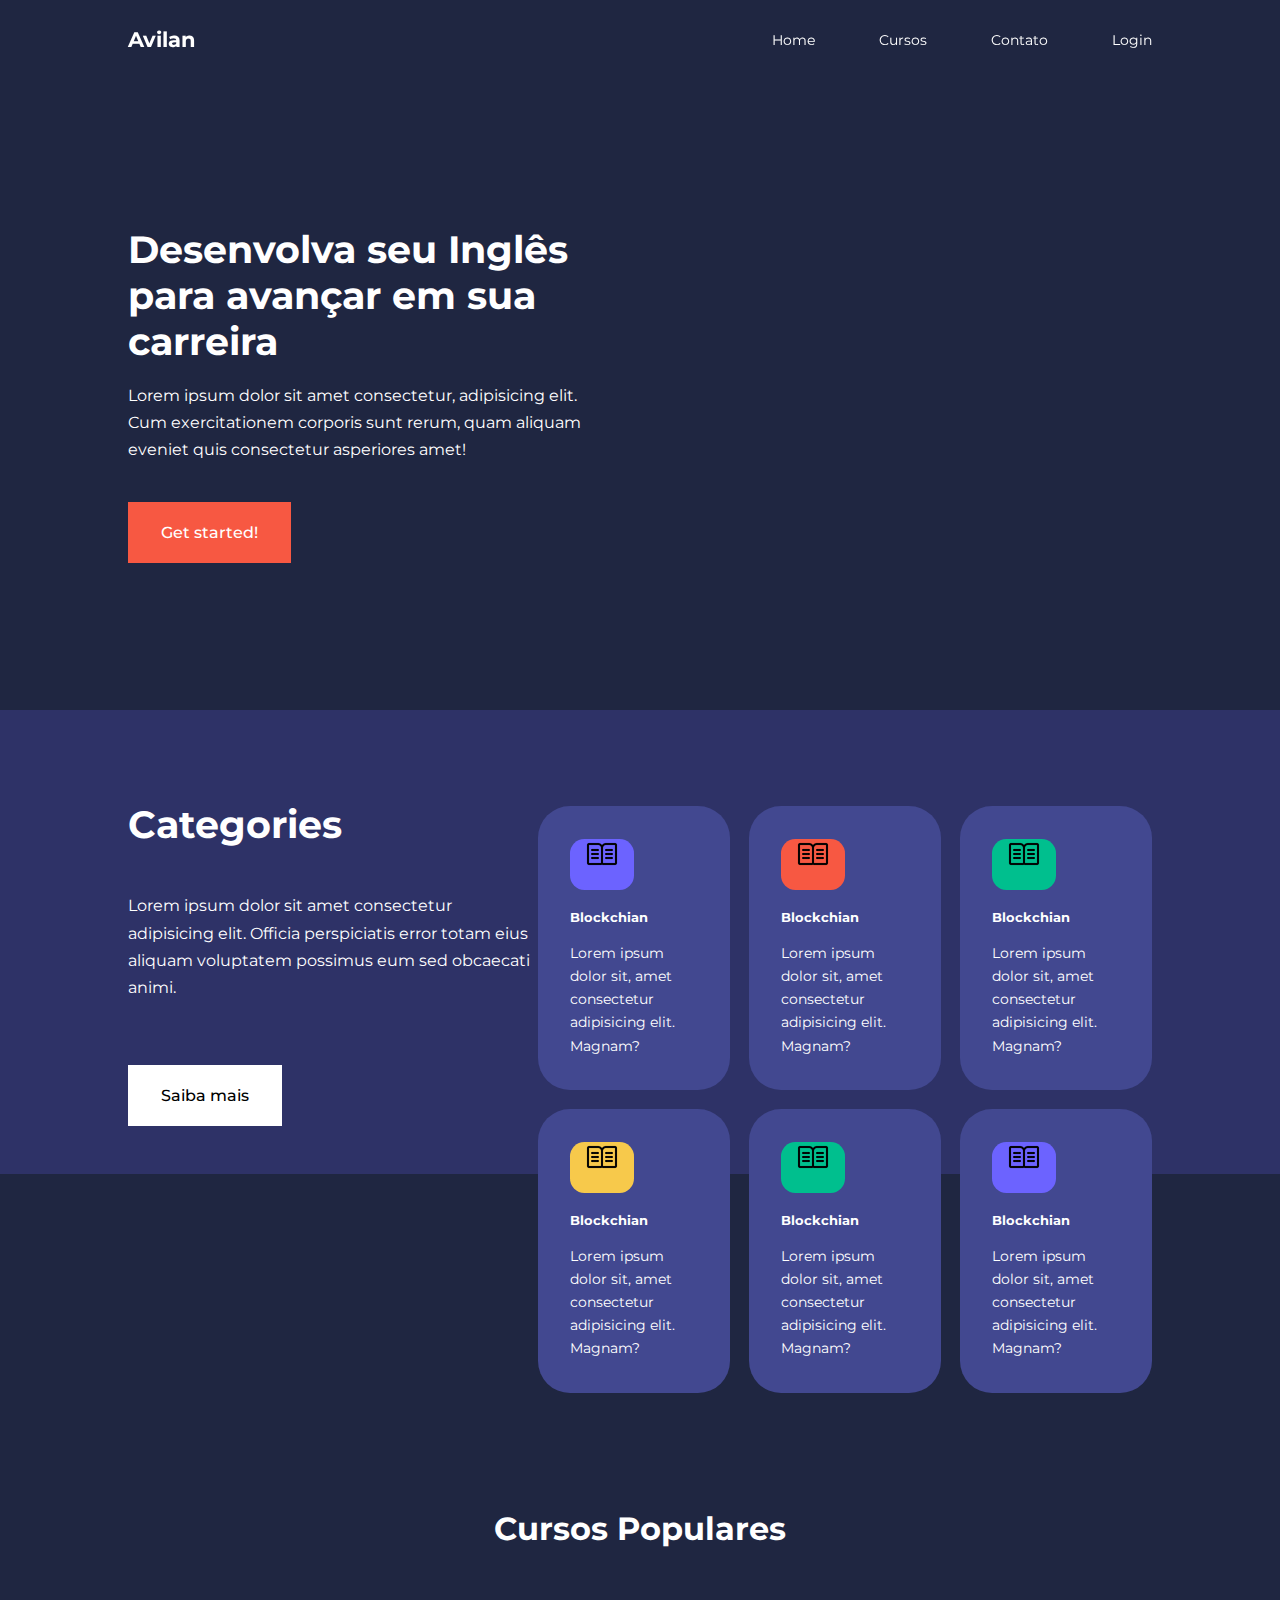
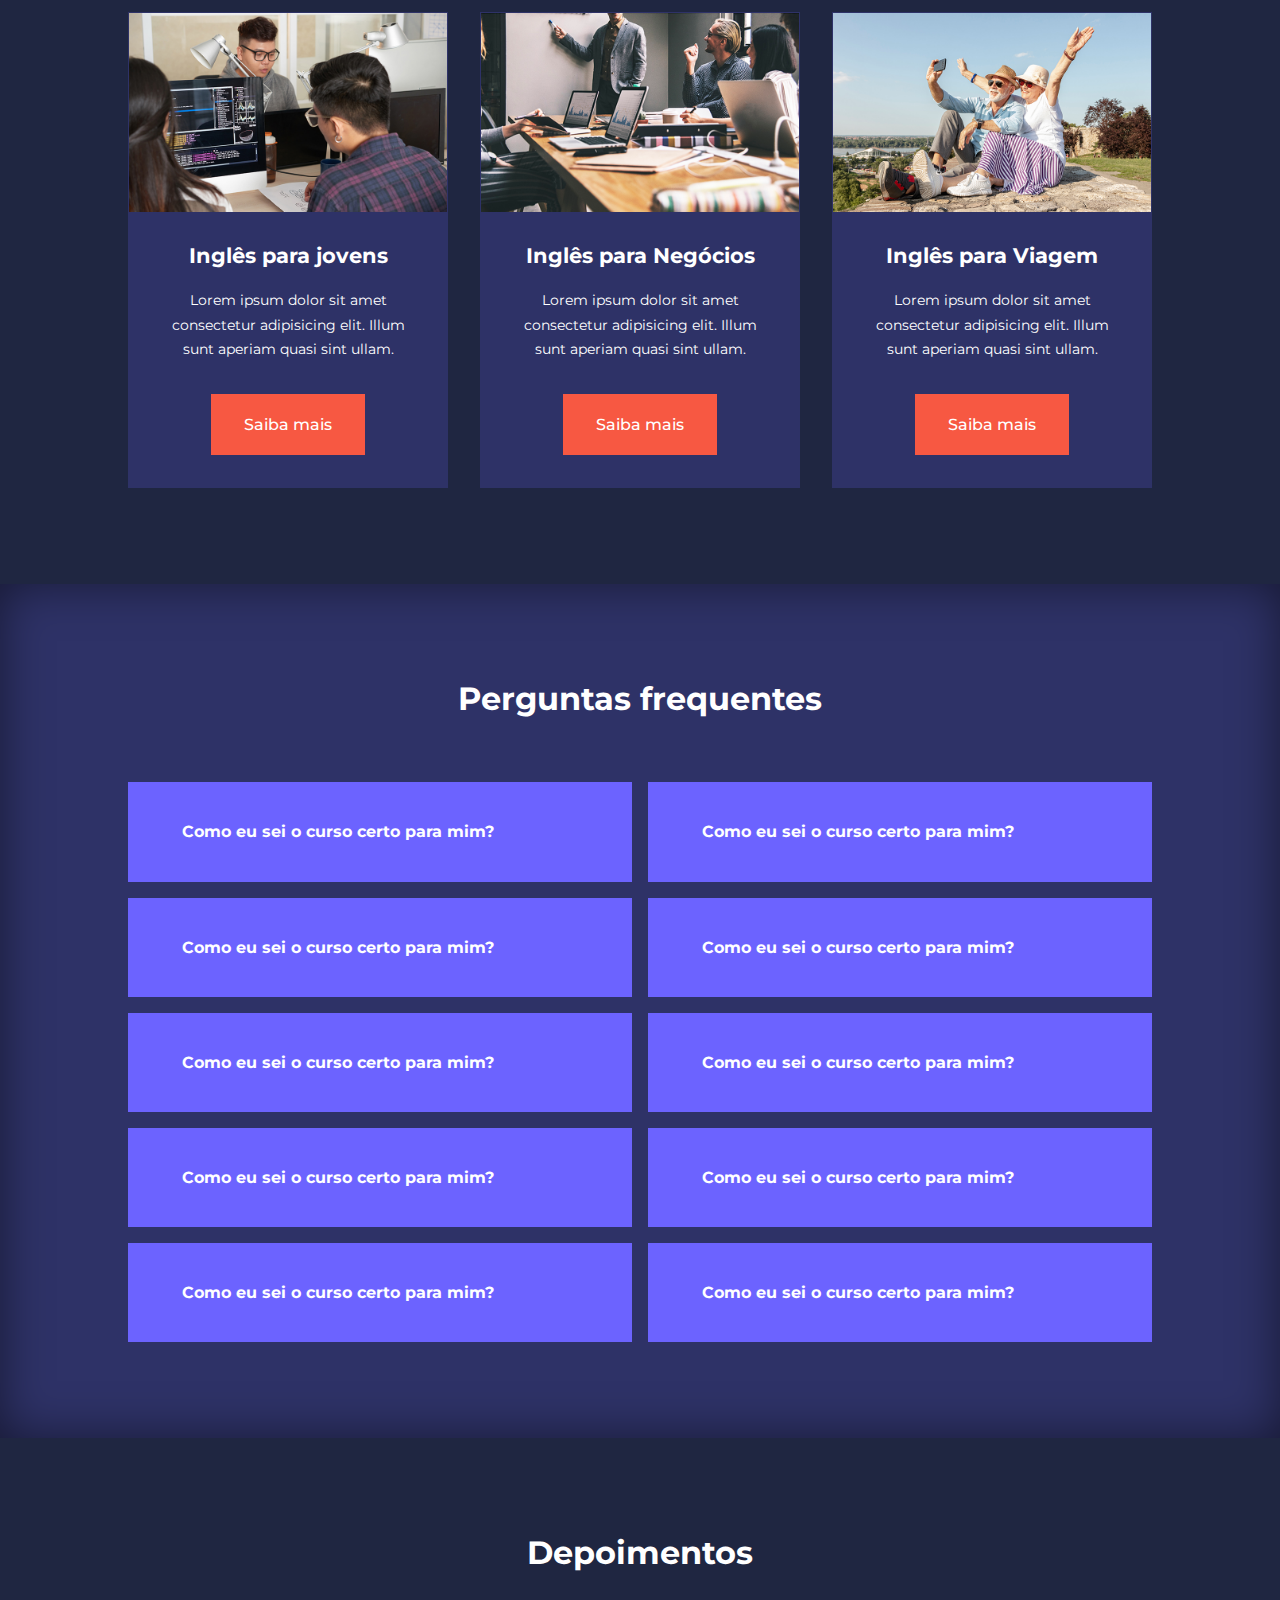
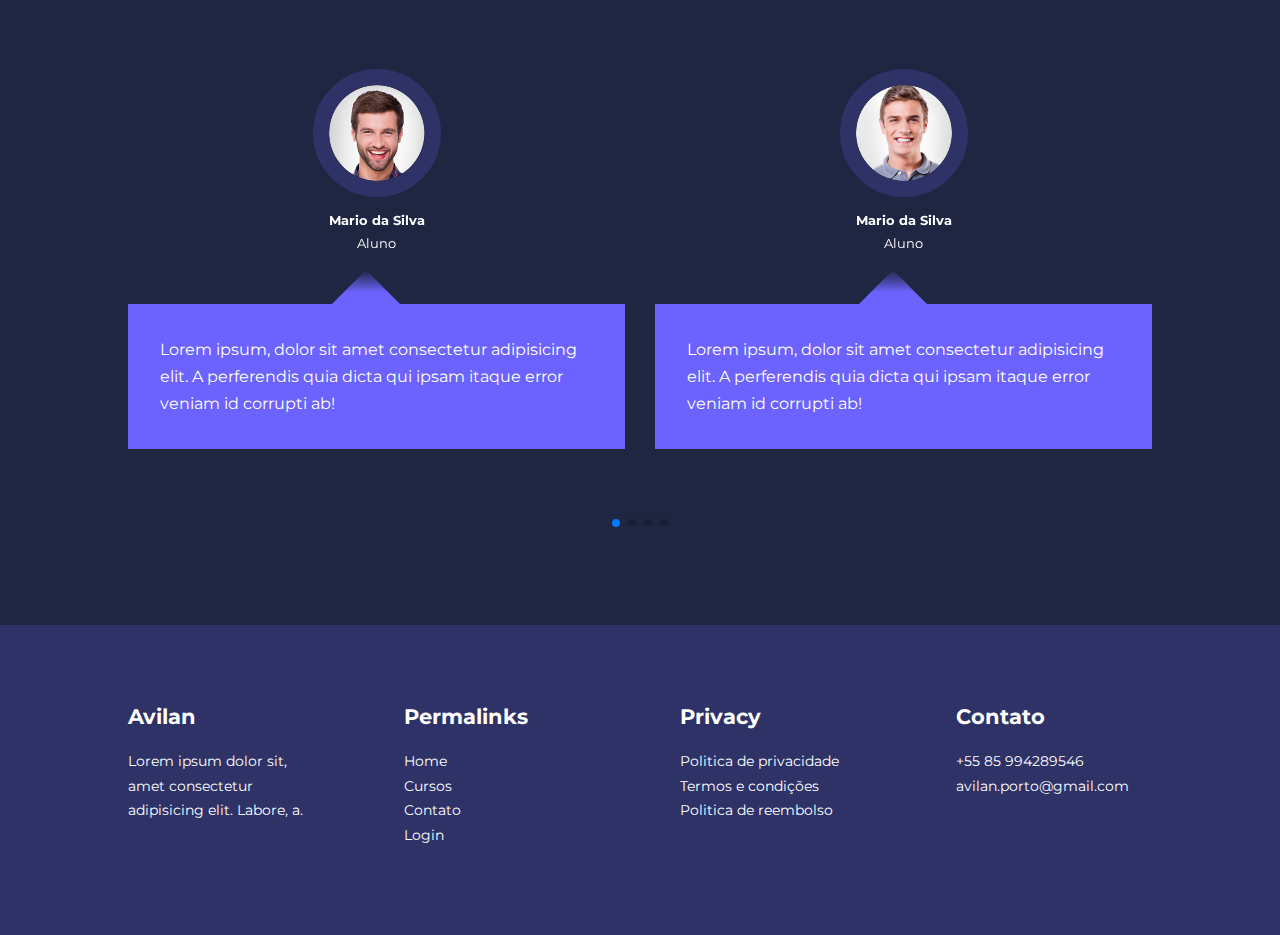
==== index.html @ aa5756fb "Add files via upload" ====
<!DOCTYPE html>
<html lang="pt">
<head>
    <meta charset="UTF-8">
    <meta http-equiv="X-UA-Compatible" content="IE=edge">
    <meta name="viewport" content="width=device-width, initial-scale=1.0">
    <title>Plataform</title>
    <link rel="stylesheet" href="assets/homestyle.css">

    <link rel="preconnect" href="https://fonts.googleapis.com">
    <link rel="preconnect" href="https://fonts.gstatic.com" crossorigin>
    <link href="https://fonts.googleapis.com/css2?family=Montserrat:wght@300;400;500;600;700;800;900&display=swap" rel="stylesheet">
    <!--unicons-->
    <link rel="stylesheet" href="https://unicons.iconscout.com/release/v2.1.6/css/unicons.css">
    <!--swiperjs-->
    <link rel="stylesheet" href="https://cdn.jsdelivr.net/npm/swiper@8/swiper-bundle.min.css"/>

</head>
<body>
    <nav>
        <div class="container nav--container">
            <a href="index.html"><h4>Avilan</h4></a>
            <ul class="nav-menu">
                <li><a href="index.html">Home</a></li>
                    <li><a href="courses.html">Cursos</a></li>
                    <li><a href="contact.html">Contato</a></li>
                    <li><a href="login.html">Login</a></li>
            </ul>
            <button id="open-menu-btn"><i class="uil uil-bars"></i></button>
            <button id="close-menu-btn"><i class="uil uil-multiply"></i></button>
        </div>
    </nav>
    <!--======= End of Navbar======-->

    <header>
        <div class="container header--container">
            <div class="header--left">
                <h1>Desenvolva seu Inglês para avançar em sua carreira</h1>
                <p>
                    Lorem ipsum dolor sit amet consectetur, adipisicing elit. Cum exercitationem corporis sunt rerum, quam aliquam eveniet quis consectetur asperiores amet!
                </p>
                <a href="cursos.html" class="btn btn-primary">
                    Get started!
                </a>
            </div>
            <div class="header--right">
                <div class="header--right-image">
                    <img src="assets/images/beautiful-student-girl-learning-at-home-with-laptop.jpg" alt="">
                </div>
            </div>
        </div>
    </header>
    <!--========End of header=======-->
    <section class="categories">
        <div class="container categories--container">
            <div class="categories--left">
                <h1>Categories</h1>
                <p>
                    Lorem ipsum dolor sit amet consectetur adipisicing elit. Officia perspiciatis error totam eius aliquam voluptatem possimus eum sed obcaecati animi.
                </p>
                <a href="#" class="btn">Saiba mais</a>
            </div>
            <div class="categories--right">
                <article class="category">
                    <span class="category--icon">
                        <a href=""><img src="assets/images/book.png"></a>
                    </span>
                    <h5>Blockchian</h5>
                    <p>Lorem ipsum dolor sit, amet consectetur adipisicing elit. Magnam?</p>
                </article>
                <article class="category">
                    <span class="category--icon">
                        <a href=""><img src="assets/images/book.png"></a>
                    </span>
                    <h5>Blockchian</h5>
                    <p>Lorem ipsum dolor sit, amet consectetur adipisicing elit. Magnam?</p>
                </article>
                <article class="category">
                    <span class="category--icon">
                        <a href=""><img src="assets/images/book.png"></a>
                    </span>
                    <h5>Blockchian</h5>
                    <p>Lorem ipsum dolor sit, amet consectetur adipisicing elit. Magnam?</p>
                </article>
                <article class="category">
                    <span class="category--icon">
                        <a href=""><img src="assets/images/book.png"></a>
                    </span>
                    <h5>Blockchian</h5>
                    <p>Lorem ipsum dolor sit, amet consectetur adipisicing elit. Magnam?</p>
                </article>
                <article class="category">
                    <span class="category--icon">
                        <a href=""><img src="assets/images/book.png"></a>
                    </span>
                    <h5>Blockchian</h5>
                    <p>Lorem ipsum dolor sit, amet consectetur adipisicing elit. Magnam?</p>
                </article>
                <article class="category">
                    <span class="category--icon">
                        <a href=""><img src="assets/images/book.png"></a>
                    </span>
                    <h5>Blockchian</h5>
                    <p>Lorem ipsum dolor sit, amet consectetur adipisicing elit. Magnam?</p>
                </article>
            </div>    
        </div>
    </section>
    <!-- ===========END OF CATEGORIES========-->


    <section class="courses">
        <h2>Cursos Populares</h2>
        <div class="container courses--container">
            <article class="course">
                <div class="course--image">
                    <img src="/media/foto4.jpg" alt="">
                </div>
                <div class="course--info">
                    <h4>Inglês para jovens</h4>
                    <p>
                        Lorem ipsum dolor sit amet consectetur adipisicing elit. Illum sunt aperiam quasi sint ullam.
                    </p>
                    <a href="course.html" class="btn btn-primary">Saiba mais</a>
                </div>
            </article>
            <article class="course">
                <div class="course--image">
                    <img src="/media/foto6.jpg" alt="">
                </div>
                <div class="course--info">
                    <h4>Inglês para Negócios</h4>
                    <p>
                        Lorem ipsum dolor sit amet consectetur adipisicing elit. Illum sunt aperiam quasi sint ullam.
                    </p>
                    <a href="course.html" class="btn btn-primary">Saiba mais</a>
                </div>
            </article>
            <article class="course">
                <div class="course--image">
                    <img src="/media/foto7.jpg" alt="">
                </div>
                <div class="course--info">
                    <h4>Inglês para Viagem</h4>
                    <p>
                        Lorem ipsum dolor sit amet consectetur adipisicing elit. Illum sunt aperiam quasi sint ullam.
                    </p>
                    <a href="course.html" class="btn btn-primary">Saiba mais</a>
                </div>
            </article>
        </div>
    </section>
    <!-- ===========END OF CoursES========-->


    <section class="faqs">
        <h2>Perguntas frequentes</h2>
        <div class="container faqs--container">
            <article class="faq">
                <div class="faq--icon"><i class="uil uil-plus"></i></div>
                <div class="questin--answer">
                    <h4>Como eu sei o curso certo para mim?</h4>
                    <p>
                        Lorem ipsum dolor sit amet, consectetur adipisicing elit. Pariatur animi impedit nihil! Perspiciatis, deleniti eum.
                    </p>
                </div>
            </article>
            <article class="faq">
                <div class="faq--icon"><i class="uil uil-plus"></i></div>
                <div class="questin--answer">
                    <h4>Como eu sei o curso certo para mim?</h4>
                    <p>
                        Lorem ipsum dolor sit amet, consectetur adipisicing elit. Pariatur animi impedit nihil! Perspiciatis, deleniti eum.
                    </p>
                </div>
            </article>
            <article class="faq">
                <div class="faq--icon"><i class="uil uil-plus"></i></div>
                <div class="questin--answer">
                    <h4>Como eu sei o curso certo para mim?</h4>
                    <p>
                        Lorem ipsum dolor sit amet, consectetur adipisicing elit. Pariatur animi impedit nihil! Perspiciatis, deleniti eum.
                    </p>
                </div>
            </article>
            <article class="faq">
                <div class="faq--icon"><i class="uil uil-plus"></i></div>
                <div class="questin--answer">
                    <h4>Como eu sei o curso certo para mim?</h4>
                    <p>
                        Lorem ipsum dolor sit amet, consectetur adipisicing elit. Pariatur animi impedit nihil! Perspiciatis, deleniti eum.
                    </p>
                </div>
            </article>
            <article class="faq">
                <div class="faq--icon"><i class="uil uil-plus"></i></div>
                <div class="questin--answer">
                    <h4>Como eu sei o curso certo para mim?</h4>
                    <p>
                        Lorem ipsum dolor sit amet, consectetur adipisicing elit. Pariatur animi impedit nihil! Perspiciatis, deleniti eum.
                    </p>
                </div>
            </article>
            <article class="faq">
                <div class="faq--icon"><i class="uil uil-plus"></i></div>
                <div class="questin--answer">
                    <h4>Como eu sei o curso certo para mim?</h4>
                    <p>
                        Lorem ipsum dolor sit amet, consectetur adipisicing elit. Pariatur animi impedit nihil! Perspiciatis, deleniti eum.
                    </p>
                </div>
            </article>
            <article class="faq">
                <div class="faq--icon"><i class="uil uil-plus"></i></div>
                <div class="questin--answer">
                    <h4>Como eu sei o curso certo para mim?</h4>
                    <p>
                        Lorem ipsum dolor sit amet, consectetur adipisicing elit. Pariatur animi impedit nihil! Perspiciatis, deleniti eum.
                    </p>
                </div>
            </article>
            <article class="faq">
                <div class="faq--icon"><i class="uil uil-plus"></i></div>
                <div class="questin--answer">
                    <h4>Como eu sei o curso certo para mim?</h4>
                    <p>
                        Lorem ipsum dolor sit amet, consectetur adipisicing elit. Pariatur animi impedit nihil! Perspiciatis, deleniti eum.
                    </p>
                </div>
            </article>
            <article class="faq">
                <div class="faq--icon"><i class="uil uil-plus"></i></div>
                <div class="questin--answer">
                    <h4>Como eu sei o curso certo para mim?</h4>
                    <p>
                        Lorem ipsum dolor sit amet, consectetur adipisicing elit. Pariatur animi impedit nihil! Perspiciatis, deleniti eum.
                    </p>
                </div>
            </article>
            <article class="faq">
                <div class="faq--icon"><i class="uil uil-plus"></i></div>
                <div class="questin--answer">
                    <h4>Como eu sei o curso certo para mim?</h4>
                    <p>
                        Lorem ipsum dolor sit amet, consectetur adipisicing elit. Pariatur animi impedit nihil! Perspiciatis, deleniti eum.
                    </p>
                </div>
            </article>
        </div>
    </section>

    <!-- ===========END OF FAQs========-->


    <section class="container testimonials--container mySwiper">
        <h2>Depoimentos</h2>
        <div class="swiper-wrapper">
            <article class="testimonial swiper-slide">
                <div class="avatar">
                    <img src="./media/homem1.png" alt="">
                </div>
                <div class="testimonial--info">
                    <h5>Mario da Silva</h5>
                    <small>Aluno</small>
                </div>
                <div class="testimonial--body">
                    <p>
                        Lorem ipsum, dolor sit amet consectetur adipisicing elit. A perferendis quia dicta qui ipsam itaque error veniam id corrupti ab!
                    </p>
                </div>
            </article>
            
            <article class="testimonial swiper-slide">
                <div class="avatar">
                    <img src="./media/homem2.png" alt="">
                </div>
                <div class="testimonial--info">
                    <h5>Mario da Silva</h5>
                    <small>Aluno</small>
                </div>
                <div class="testimonial--body">
                    <p>
                        Lorem ipsum, dolor sit amet consectetur adipisicing elit. A perferendis quia dicta qui ipsam itaque error veniam id corrupti ab!
                    </p>
                </div>
            </article>

            <article class="testimonial swiper-slide">
                <div class="avatar">
                    <img src="./media/mulher1.png" alt="">
                </div>
                <div class="testimonial--info">
                    <h5>Mario da Silva</h5>
                    <small>Aluno</small>
                </div>
                <div class="testimonial--body">
                    <p>
                        Lorem ipsum, dolor sit amet consectetur adipisicing elit. A perferendis quia dicta qui ipsam itaque error veniam id corrupti ab!
                    </p>
                </div>
            </article>

            <article class="testimonial swiper-slide">
                <div class="avatar">
                    <img src="./media/mulher2.png" alt="">
                </div>
                <div class="testimonial--info">
                    <h5>Mario da Silva</h5>
                    <small>Aluno</small>
                </div>
                <div class="testimonial--body">
                    <p>
                        Lorem ipsum, dolor sit amet consectetur adipisicing elit. A perferendis quia dicta qui ipsam itaque error veniam id corrupti ab!
                    </p>
                </div>
            </article>

            <article class="testimonial swiper-slide">
                <div class="avatar">
                    <img src="./media/homem1.png" alt="">
                </div>
                <div class="testimonial--info">
                    <h5>Mario da Silva</h5>
                    <small>Aluno</small>
                </div>
                <div class="testimonial--body">
                    <p>
                        Lorem ipsum, dolor sit amet consectetur adipisicing elit. A perferendis quia dicta qui ipsam itaque error veniam id corrupti ab!
                    </p>
                </div>
            </article>
        </div>
        <div class="swiper-pagination"></div>
    </section>

     <!-- ===========END OF Testimonials========-->

     <footer>
        <div class="container footer--container">
            <div class="footer--1">
                <a href="index.html"><h4>Avilan</h4></a>
                <p>
                    Lorem ipsum dolor sit, amet consectetur adipisicing elit. Labore, a.
                </p>
            </div>
            <div class="footer--2">
                <h4>Permalinks</h4>
                <ul class="permalinks">
                    <li><a href="index.html">Home</a></li>
                    <li><a href="courses.html">Cursos</a></li>
                    <li><a href="contact.html">Contato</a></li>
                    <li><a href="login.html">Login</a></li>
                </ul>
            </div>
            <div class="footer--3">
                <h4>Privacy</h4>
                <ul class="privacy">
                    <li><a href="#">Politica de privacidade</a></li>
                    <li><a href="#">Termos e condições</a></li>
                    <li><a href="#">Politica de reembolso</a></li>
                </ul>
            </div>
            <div class="footer--4">
                <h4>Contato</h4>
                <div>
                    <p>+55 85 994289546</p>
                    <p>avilan.porto@gmail.com</p>
                </div>
                <ul class="footer--socials">
                    <li>
                        <a href="#"><i class="uil uil-facebook-f"></i></a>
                    </li>
                    <li>
                        <a href="#"><i class="uil uil-instagram-alt"></i></a>
                    </li>
                    <li>
                        <a href="#"><i class="uil uil-twitter"></i></a>
                    </li>
                    <li>
                        <a href="#"><i class="uil uil-linkedin-alt"></i></a>
                    </li>
                </ul>
            </div>
        </div>
     </footer>

    <script src="./main.js"></script>

    <script src="https://cdn.jsdelivr.net/npm/swiper@8/swiper-bundle.min.js"></script>

    <script>
        var swiper = new Swiper(".mySwiper", {
          slidesPerView: 1,
          spaceBetween: 30,
          pagination: {
            el: ".swiper-pagination",
            clickable: true,
          },
          //when window width >= 600px
          breakpoints: {
            600: {
                slidesPerView: 2
            }
          }
        });
      </script>
      
</body>
</html>
---- assets/homestyle.css ----
*{
    margin: 0;
    padding: 0;
    border: 0;
    outline: 0;
    text-decoration: none;
    list-style: none;
    box-sizing: border-box;
}
body {
    font-family: 'Montserrat', sans-serif;
    line-height: 1.7;
    color: var(--color-white);
    background-color: var(--color-bg);
}
:root {
    --color-primary: #6c63ff;
    --color-success: #00bf8e;
    --color-warning: #f7c94b;
    --color-danger: #f75842;
    --color-danger-variant: rgba(247, 88, 66, 0.4);
    --color-white: #fff;
    --color-light: rgba(255, 255, 255,  0.7);
    --color-black: #000;
    --color-bg: #1f2641;
    --color-bg1: #2e3267;
    --color-bg2: #424890;

    --container-width-lg: 80%;
    --container-width-md: 90%;
    --container-width-sm: 94%;

    --transition: all 400ms ease;

}
.container {
    width: var(--container-width-lg);
    margin: 0 auto;
}
section {
    padding: 6rem 0;
}
section h2 {
    text-align: center;
    margin-bottom: 4rem;
}

h1,h2,h3,h4,h5 {
    line-height: 1.2;
}
h1 {
    font-size: 2.4rem;
}
h2 {
    font-size: 2rem;
}
h3 {
    font-size: 1.6rem;
}
h4 {
    font-size: 1.3rem;
}

a {
    color: var(--color-white);
}

.btn {
    display: inline-block;
    background-color: var(--color-white);
    color: var(--color-black);
    padding: 1rem 2rem;
    border: 1px solid transparent;
    font-weight: 500;
    transition: var(--transition);
}

.btn:hover {
    background-color: transparent;
    color: var(--color-white);
    border-color: var(--color-white);
}

.btn-primary {
    background: var(--color-danger);
    color: var(--color-white);
}

/*========Navbar========*/
 nav {
    
    width: 100vw;
    height: 5rem;
    position: fixed;
    top: 0;
    z-index: 11;
 }
 /*change navbar styles on scroll*/
 .window-scroll {
    background-color: var(--color-primary);
    box-shadow: 0 1rem 2rem rgba(0, 0, 0, 0.2);
 }

 .nav--container {
    height: 100%;
    display: flex;
    justify-content: space-between;
    align-items: center;
 }

 nav button {
    display: none;
 }
 .nav-menu {
    display: flex;
    align-items: center;
    gap: 4rem;
 }

 .nav-menu a {
    font-size: 0.9rem;
    transition: var(--transition);
 }
 .nav-menu a:hover {
    color: var(--color-bg2);
 }

 /*========Header========*/
 header {
    position: relative;
    top: 5rem;
    overflow: hidden;
    height: 70vh;
    margin-bottom: 5rem;
 }
 .header--container {
    display: grid;
    grid-template-columns: 1fr 1fr;
    align-items: center;
    gap: 5rem;
    height: 100%;
    
 }
 .header--left p {
    margin: 1rem 0 2.4rem;
   
 }
 .header--right img {
    width: 100%;
    display: block;
    object-fit: cover;
}
 
 /*========Categories========*/
 .category--icon img {
    height: 2rem;
    width: 2rem;
    
 }
 .categories {
    background-color: var(--color-bg1);
    height: 29rem;
 }
 .categories h1 {
    line-height: 1;
    margin-bottom: 3rem;
 }
 .categories--container {
    display: grid;
    grid-template-columns: 40% 60%;
 }
 .categories--left p {
    margin: 1rem 0 4rem;
 }   
 .categories--right {
    display: grid;
    grid-template-columns: repeat(3, 1fr);
    gap: 1.2rem;
 }
 .category {
    background-color: var(--color-bg2);
    padding: 2rem;
    border-radius: 2rem;
    transition: var(--transition);
 }
 .category:hover {
    box-shadow: 0 3rem 3rem rgba(0, 0, 0, 0.3);
    z-index: 1;
 }
 .category:nth-child(2) .category--icon {
    background-color: var(--color-danger);
 }
 .category:nth-child(3) .category--icon {
    background-color: var(--color-success);
 }
 .category:nth-child(4) .category--icon {
    background-color: var(--color-warning);
 }
 .category:nth-child(5) .category--icon {
    background-color: var(--color-success);
 }
 .category--icon {
    background-color: var(--color-primary);
    padding: 1rem;
    border-radius: 0.9rem;
    
 }
 .category h5 {
    margin: 2rem 0 1rem;
 }
 .category p {
    font-size: 0.85rem;
 }

 /*========Gategories End===*/

 /*========Cursos=======*/
 .courses {
    margin-top: 15rem;
 }
 .courses--container {
    display: grid;
    grid-template-columns: repeat(3, 1fr);
    gap: 2rem;
 }
 .course {
    background-color: var(--color-bg1);
    text-align: center;
    border: 1px solid transparent;
 }
 .course:hover {
    background: transparent;
    border-color: var(--color-primary);
 }
 .course--image img {
    width: 100%;
    display: block;
    object-fit: cover;
    
 }
 .course--info {
    padding: 2rem;
    
 }
 .course--info p {
    margin: 1.2rem 0 2rem;
    font-size: 0.9rem;
 }


 /*========FAQs=======*/
 .faqs {
    background-color: var(--color-bg1);
    box-shadow: inset 0 0 3rem rgba(0, 0, 0, 0.5);
 }
 .faqs--container {
    display: grid;
    grid-template-columns: 1fr 1fr;
    gap: 1rem;
 }
 .faq {
    padding: 2rem;
    display: flex;
    align-items: center;
    gap: 1.4rem;
    height: fit-content;
    background-color: var(--color-primary);
    cursor: pointer;
 }
 .faq h4 {
    font-size: 1rem;
    line-height: 2.2;
 }
 .faq--icon {
    align-self: flex-start;
    font-size: 1.2rem;
 }
 .faq p {
    margin-top: 0.8rem;
    display: none;
 }
 .faq.open p {
    display: block;
 }


 /*========Testimonials=======*/


 .testimonials--container {
    overflow: hidden;
    position: relative;
    margin-bottom: 5rem;
 }
.testimonial {
    padding-top: 2rem;
}
.avatar {
    display: flex;
    width: 8rem;
    height: 8rem;
    border-radius: 50%;
    overflow: hidden;
    margin: 0 auto 1rem;
    border: 1rem solid var(--color-bg1);
}
.testimonial--info {
    text-align: center;
}
.testimonial--body {
    background-color: var(--color-primary);
    padding: 2rem;
    margin-top: 3rem;
    position: relative;
}
.testimonial--body::before {
    content: "";
    display: block;
    background: linear-gradient(
        135deg,
        transparent,
        var(--color-primary),
        var(--color-primary),
        var(--color-primary) 
    );
    width: 3rem;
    height: 3rem;
    position: absolute;
    left: 43%;
    top: -1.5rem;
    transform: rotate(45deg);
}


/*========Footer=======*/


footer {
    background-color: var(--color-bg1);
    padding-top: 5rem;
    font-size: 0.9rem;
    padding-bottom: 5rem;
}
.footer--container {
    display: grid;
    grid-template-columns: repeat(4, 1fr);
    gap: 5rem;
}
.footer--container > div h4 {
    margin-bottom: 1.2rem;
}
.footer--1 p {
    margin: 1rem 0 2rem;
}
.footer ul li {
    margin-bottom: 0.7rem;
}
.footer ul li:hover {
    text-decoration: underline;
}
.footer--socials {
    display:flex;
    gap: 1rem;
    font-size: 1.2rem;
    margin-top: 2rem;
}

/*========MEDIA QUERIES/Tablet=======*/


@media screen and (max-width: 1024px) {
    .container {
        width: var(--container-width-md);
    }
    h1 {
        font-size: 2.2rem;
    }
    h2 { 
        font-size: 1.7rem;
    }
    h3 {
        font-size: 1.4rem;
    }
    h4 {
        font-size: 1.2rem;
    }
    /*======NavBar======*/
    nav button {
        display: inline-block;
        background: transparent;
        font-size: 1.8rem;
        color: var(--color-white);
        cursor: pointer;
    }
    nav button#close-menu-btn {
        display: none;
    }
    .nav-menu {
        position: fixed;
        top: 5rem;
        right: 5%;
        height: fit-content;
        width: 18rem;
        flex-direction: column;
        gap: 0;
        display: none;
    }
    .nav-menu li {
        width: 100%;
        height: 5.8rem;
        animation: animateNavItems 400ms linear forwards;
        transform-origin: top right;
        opacity: 0;
    }
    .nav-menu li:nth-child(2) {
        animation-delay: 200ms;
    }
    .nav-menu li:nth-child(3) {
        animation-delay: 400ms;
    }
    .nav-menu li:nth-child(4) {
        animation-delay: 600ms;
    }
    

    @keyframes animateNavItems {
        0% {
            transform: rotateZ(-90deg) rotateX(90deg) scale(0.1);
        }
        100% {
            transform: rotateZ(0) rotateX(0deg) scale(1);
            opacity: 1;
        }
        }
    
    .nav-menu li a {
        background: var(--color-primary);
        box-shadow: -4rem 6rem 10rem rgba(0, 0, 0, 0.6);
        width: 100%;
        height: 100%;
        display: grid;
        place-items: center;
    }
    .nav-menu li a:hover {
        background-color: var(--color-bg2);
        color: var(--color-white);
    }



    header {
        height: 52vh;
        margin-bottom: 4rem;
    }
    .header--container {
        gap: 0;
        padding-bottom: 3rem;
    }
    

    .categories {
        height: auto;
    }
    .categories--container {
        grid-template-columns: 1fr;
        gap: 3rem;
    }

    .categories--left {
        margin-right: 0;
    }



    .courses {
        margin-top: 0;
    }
    .courses--container {
        grid-template-columns: 1fr 1fr;
    }


    .faqs--container {
        grid-template-columns: 1fr;
    }
    .faq {
        padding: 1.5rem;
    }



    .footer--container {
        grid-template-columns: 1fr 1fr;
    }

}
/*========MEDIA QUERIES/mobile=======*/


@media screen and (max-width: 600px) {
    .container {
        width: var(--container-width-sm);
    }

    /*========navbar=======*/
    .nav-menu {
        right: 3%;
    }
    /*========header=======*/
    header {
        height: 100vh;
    }
    .header--container {
        grid-template-columns: 1fr;
        text-align: center;
        margin-top: -2rem;
    }
    .header--left p {
        margin-bottom: 1.3rem;
    }
    /*========Categories=======*/

    .categories--right {
        grid-template-columns: 1fr 1fr;
        gap: 0.7rem;
    }
    .category {
        padding: 1rem;
        border-radius: 1rem;
    }
    .category--icon {
        margin-top: 4px;
        display: inline-block;
    }
    /*========Courses=======*/

    .courses--container {
        grid-template-columns: 1fr;
    }

    /*========Testimonial=======*/

    .testimonial--body {
        padding: 1.2rem;
    }

    /*========Testimonial=======*/
    .footer--container {
        grid-template-columns: 1fr;
        text-align: center;
        gap: 2rem;
        
    }
    .footer--1 p {
        margin: 1rem auto;
    }
    .footer--socials {
        justify-content: center;
    }
}
.main-login {
    width: 100vw;
    height: 100vh;
    background-color: #201b2c;
    display: flex;
    justify-content: center;
    align-items: center;
}
.left-login {
    width: 50vw;
    height: 100vh;
    display: flex;
    justify-content: center;
    align-items: center;
    flex-direction: column;
}
.left-login h1 {
    color: #77ffc0;
    font-size: 3vw;
}
.right-login {
    width: 50vw;
    height: 100vh;
    display: flex;
    justify-content: center;
    align-items: center;
}
.card-login {
    width: 60%;
    display: flex;
    justify-content: center;
    align-items: center;
    flex-direction: column;
    padding: 30px 35px;
    background-color: #2f2841;
    border-radius: 20px;
    box-shadow: 0px 10px 40px #00000056 ;

}
.card-login h1 {
    
    color: #00ff88;
    font-weight: 800;
}
.left-login--image {
    width: 35vw;
}
.text-field {
    width: 100%;
    display: flex;
    flex-direction: column;
    align-items: flex-start;
    justify-content: center;
    margin: 10px 0px;
}
.text-field input {
    width: 100%;
    border: none;
    border-radius: 10px;
    padding: 15px;
    background-color: #514869;
    color: #f0ffffde;
    font-size: 12pt;
    box-shadow: 0px 10px 40px #00000056 ;
    outline: none;
    box-sizing: border-box;
}
.text-field label {
    color: #f0ffffde;
    margin-bottom: 10px;
}
.text-field input::placeholder {
    color: #f0ffff94;
}
.btn-login {
    width: 100%;
    padding: 16px 0px;
    margin: 25px;
    border: none;
    border-radius: 8px;
    outline: none;
    text-transform: uppercase;
    font-weight: 800;
    letter-spacing: 3px;
    color: #2b134b;
    background-color: #00ff88;
    cursor: pointer;
    box-shadow: 0px 10px 40px -12px #00ff8052;
}

@media only screen and (max-width: 950px) {
    .card-login {
        width: 85%;
    }
}
@media only screen and (max-width: 600px) {
    .main-login {
        flex-direction: column;
    }
    .left-login h1 {
        display: none;
    }
    .left-login {
        width: 100%;
        height: auto;
    }
    .right-login {
        width: 100%;
        height: auto;
    }
    .left-login--image {
        width: 50vw;
    }
}
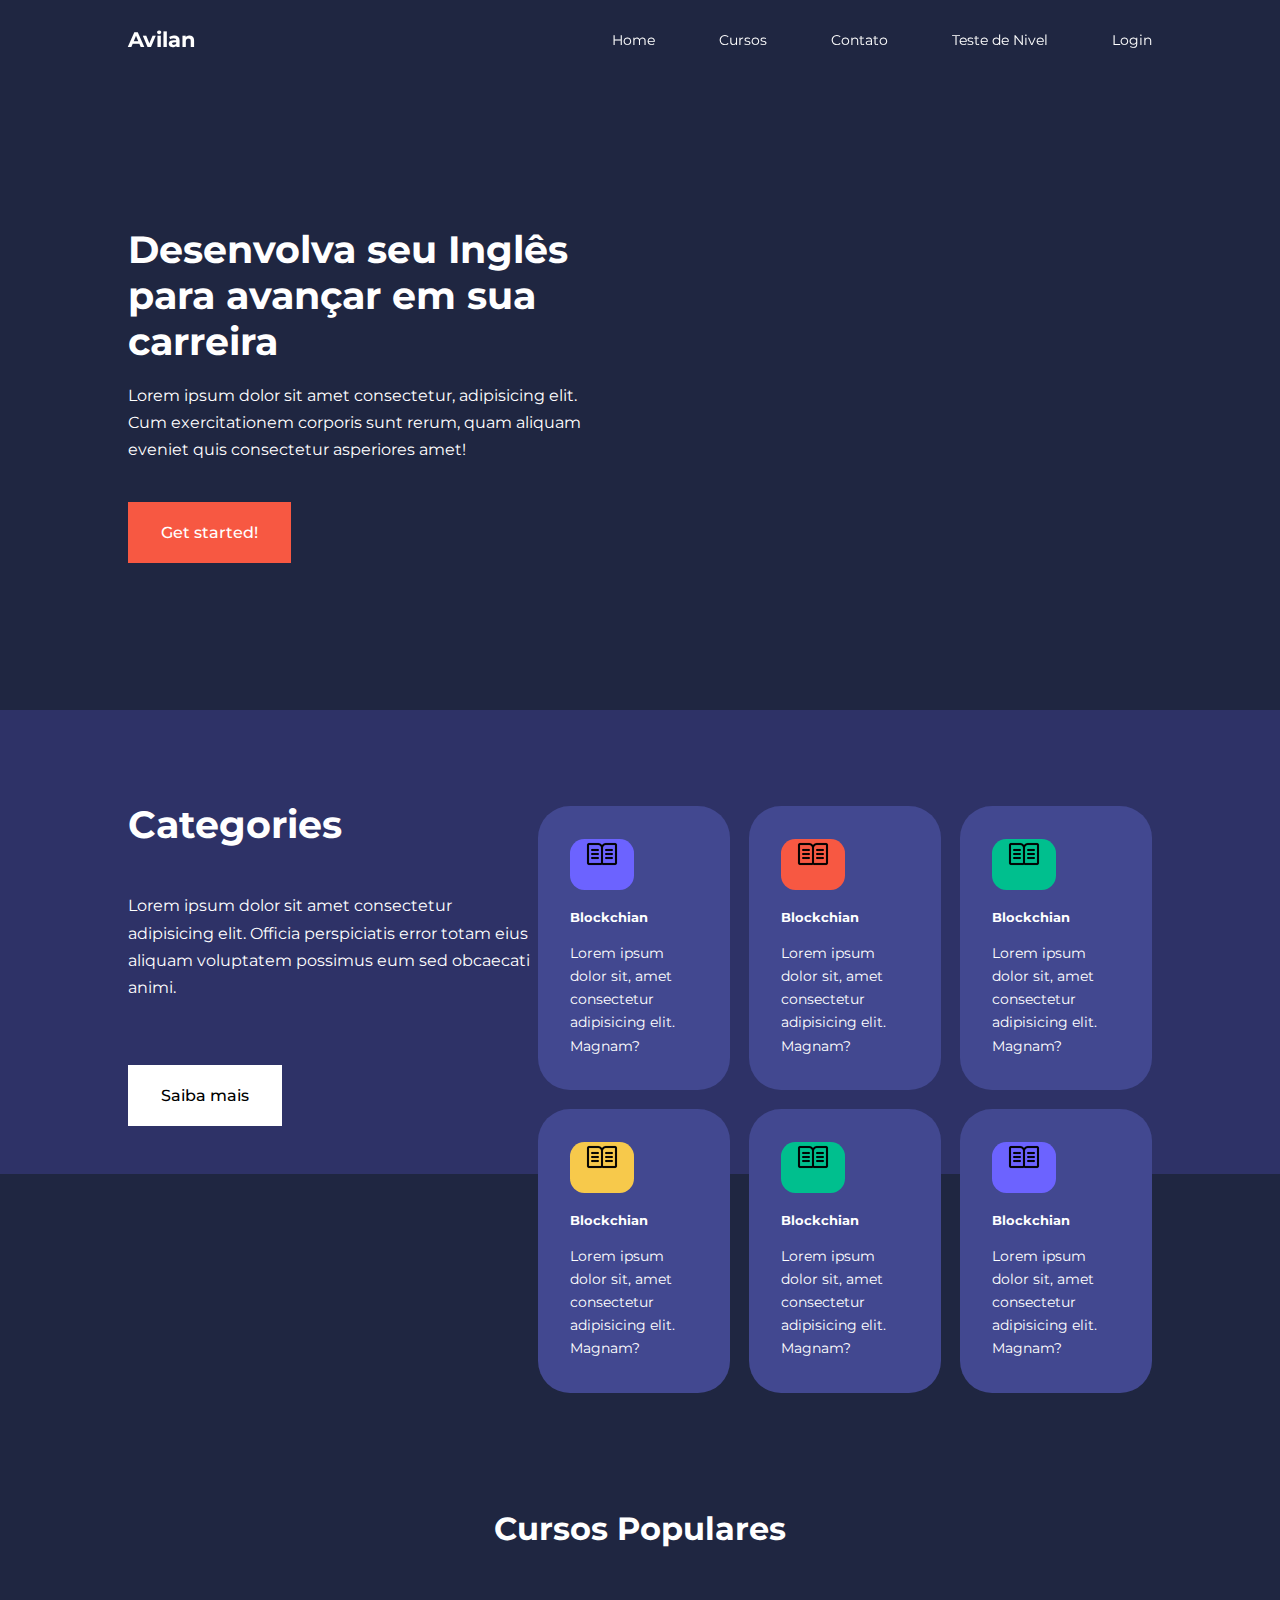
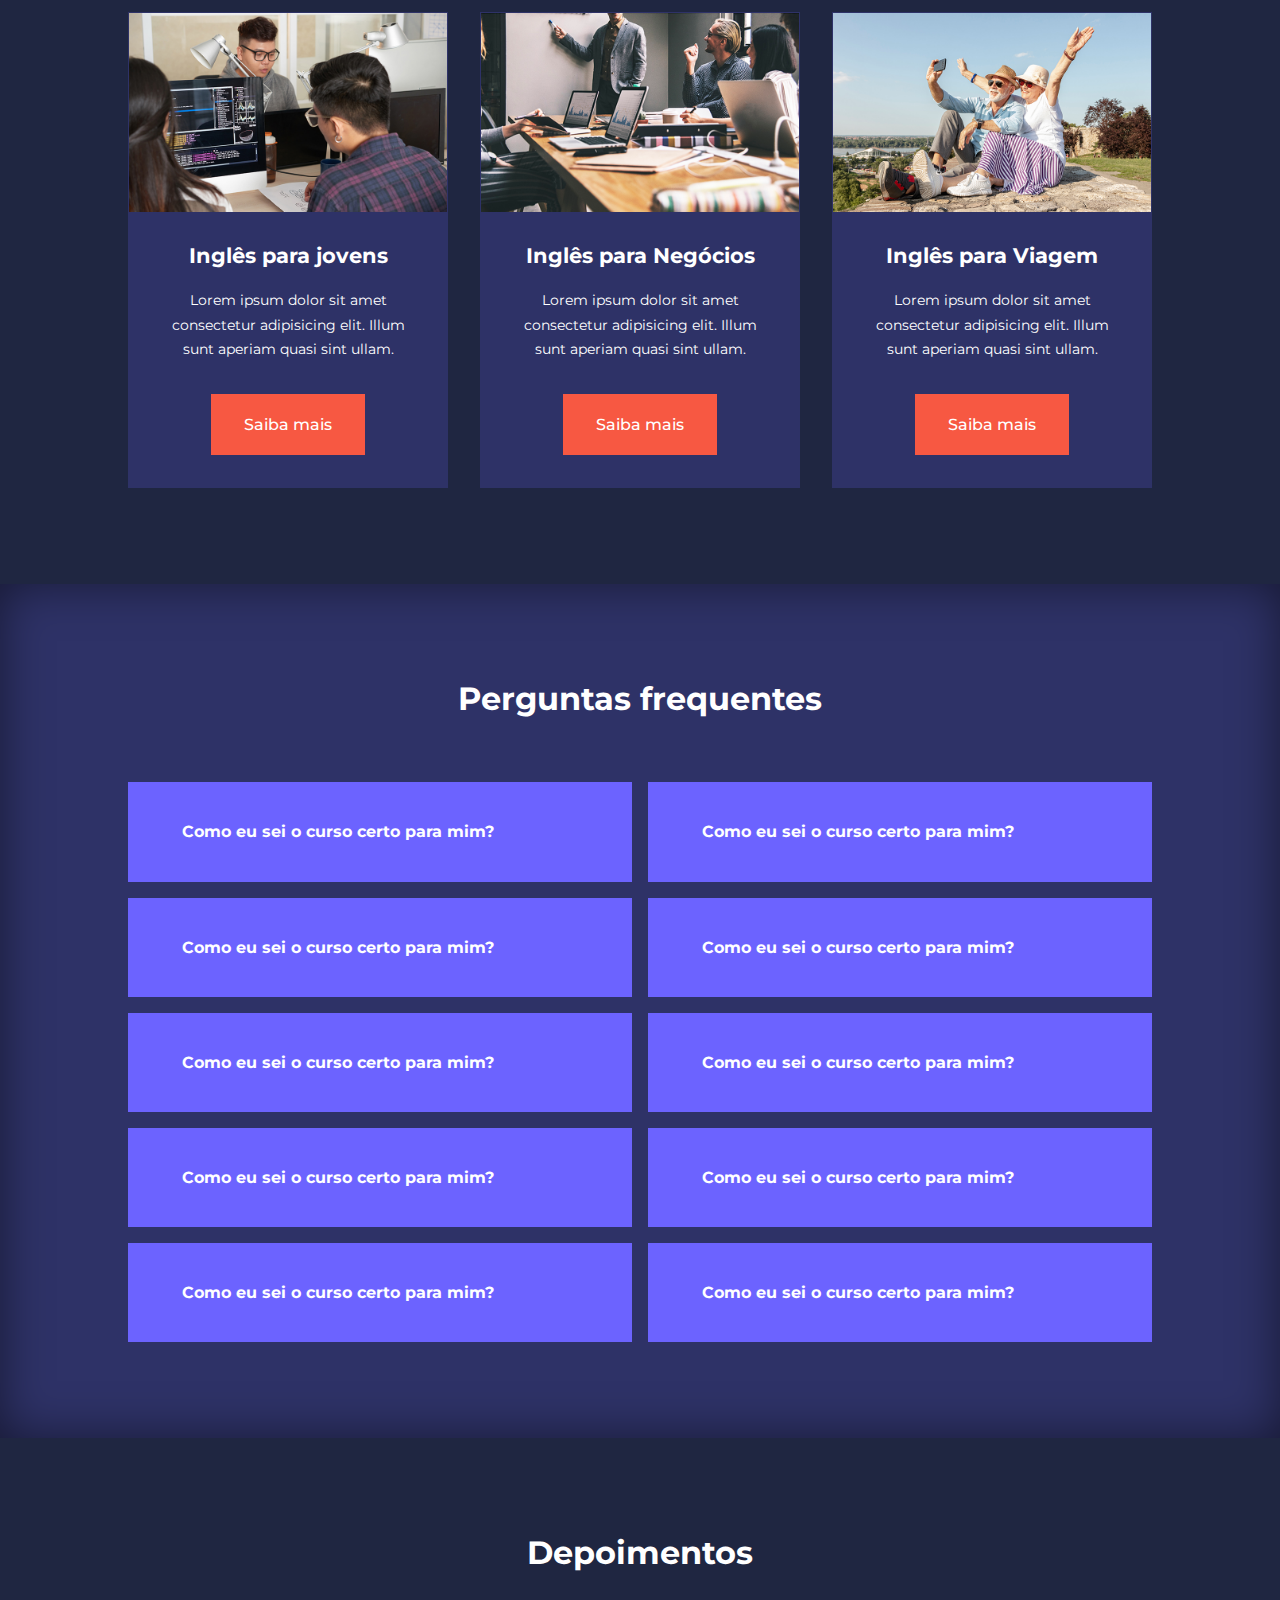
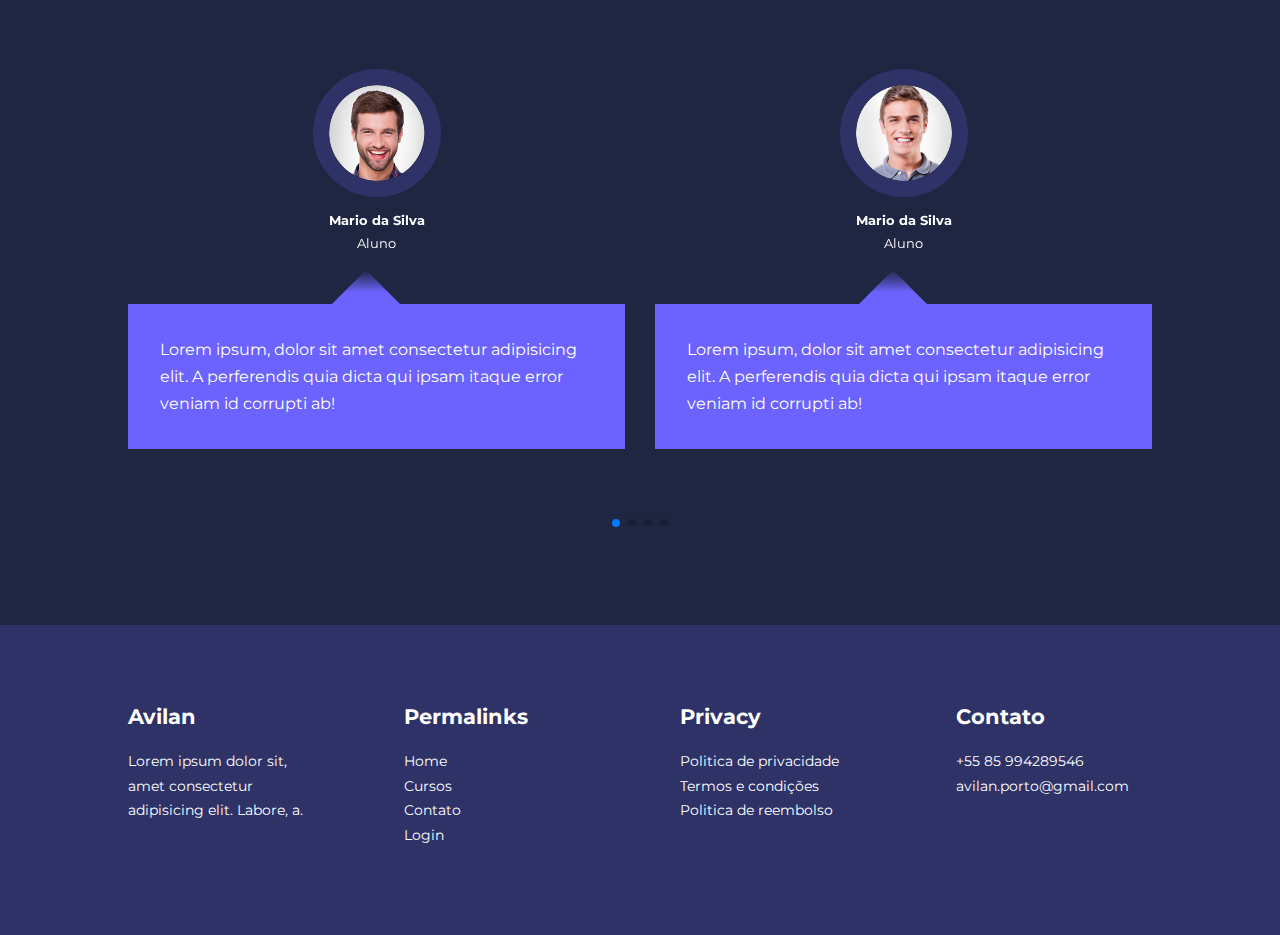
==== commit aefd076f: "Add files via upload" ====
--- a/index.html
+++ b/index.html
@@ -22,9 +22,10 @@
             <a href="index.html"><h4>Avilan</h4></a>
             <ul class="nav-menu">
                 <li><a href="index.html">Home</a></li>
-                    <li><a href="courses.html">Cursos</a></li>
-                    <li><a href="contact.html">Contato</a></li>
-                    <li><a href="login.html">Login</a></li>
+                <li><a href="courses.html">Cursos</a></li>
+                <li><a href="contact.html">Contato</a></li>
+                <li><a href="teste.html">Teste de Nivel</a></li>
+                <li><a href="login.html">Login</a></li>        
             </ul>
             <button id="open-menu-btn"><i class="uil uil-bars"></i></button>
             <button id="close-menu-btn"><i class="uil uil-multiply"></i></button>
--- a/assets/homestyle.css
+++ b/assets/homestyle.css
@@ -118,6 +118,14 @@
  }
 
  .nav-menu a {
+    font-size: 0.9rem;
+    transition: var(--transition);
+ }
+ .nav-menu a .login {
+    font-weight: 800;
+    letter-spacing: 3px;
+    color: #2b134b;
+    background-color: #00ff88;
     font-size: 0.9rem;
     transition: var(--transition);
  }
@@ -605,6 +613,8 @@
 .left-login--image {
     width: 35vw;
 }
+
+
 .text-field {
     width: 100%;
     display: flex;
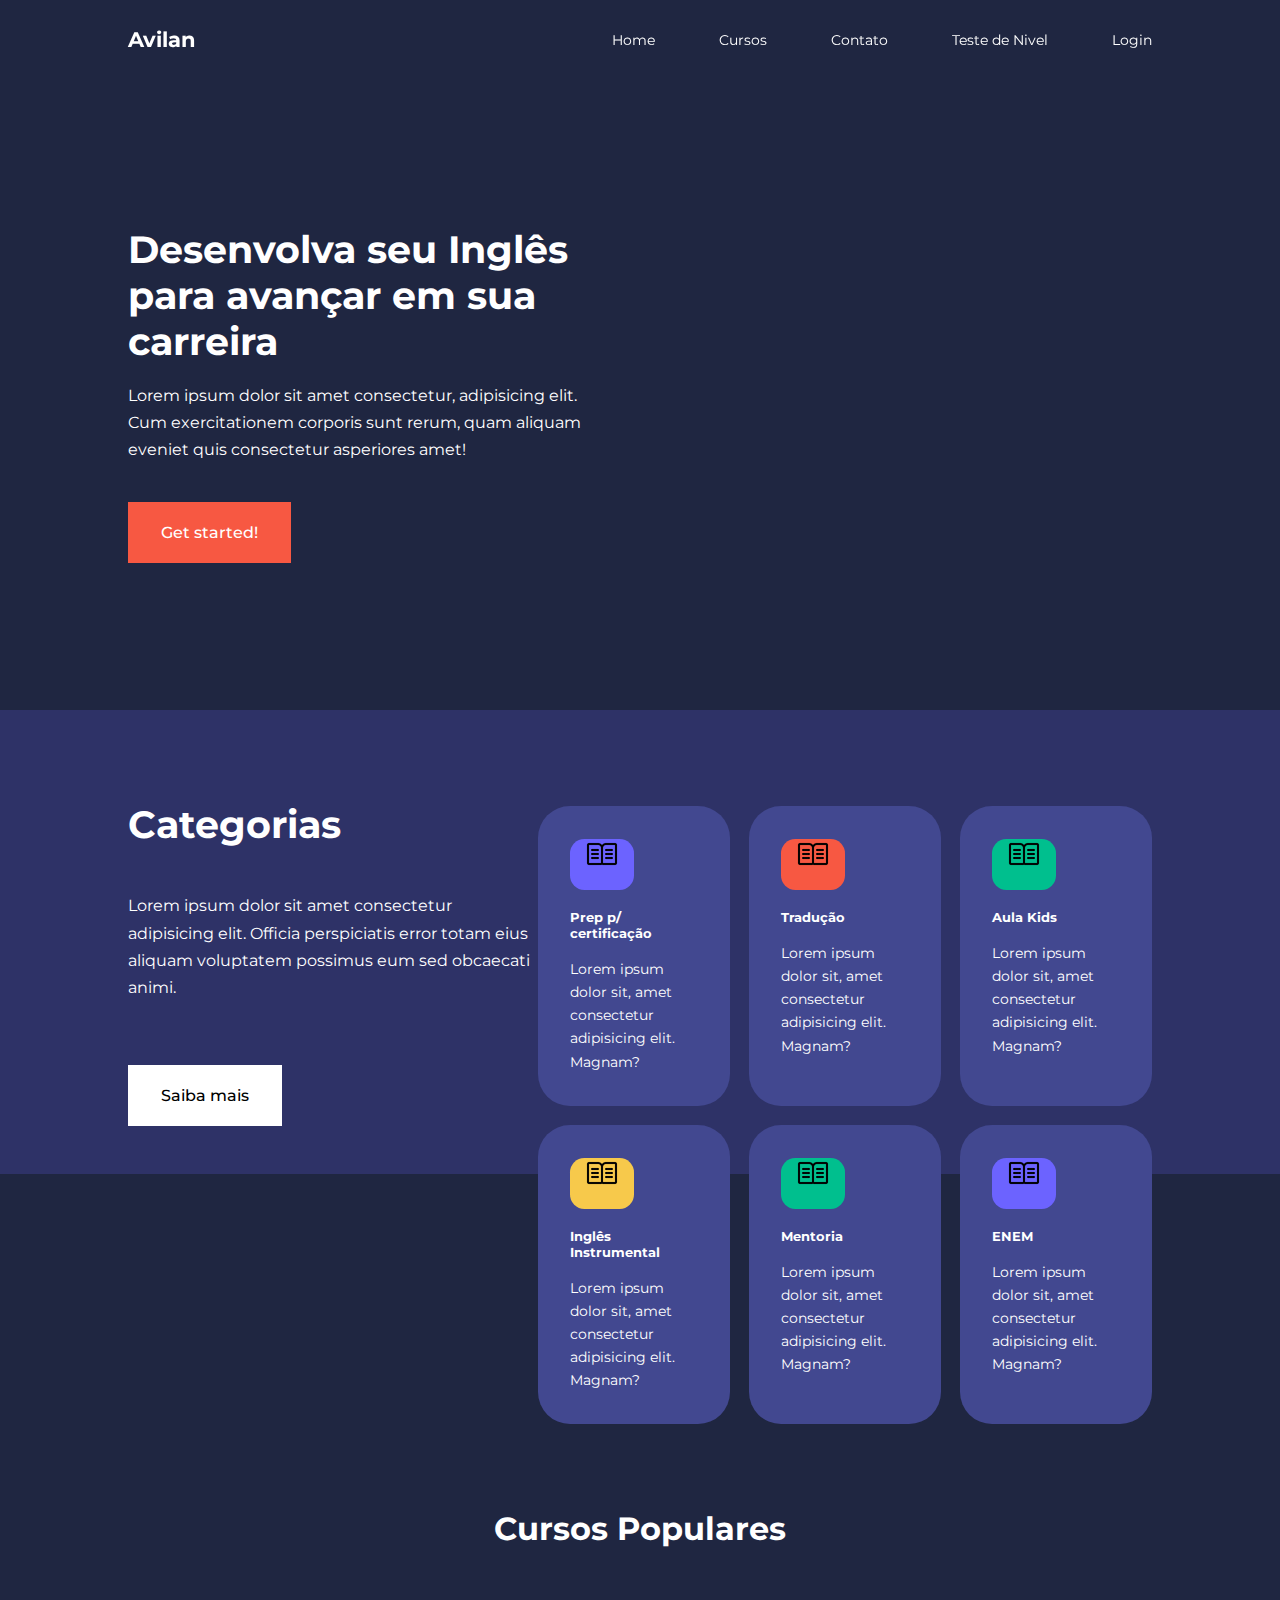
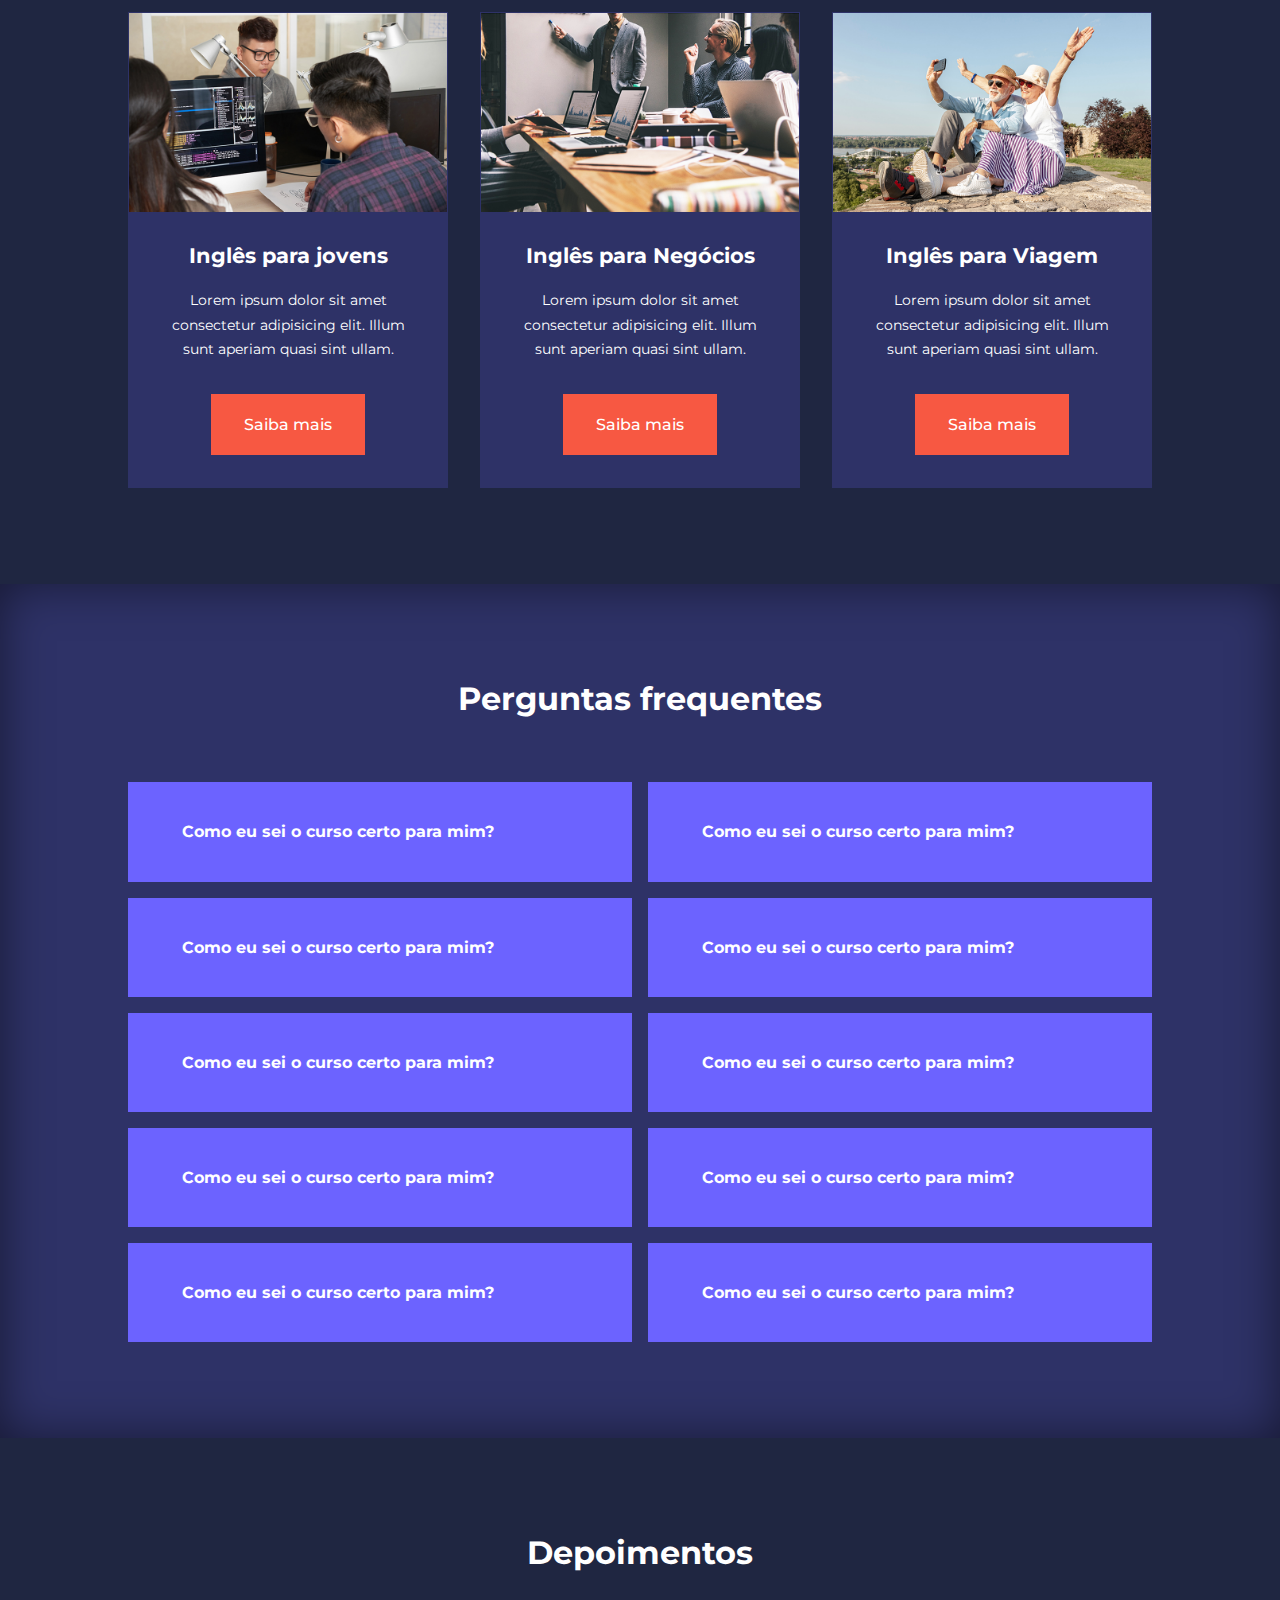
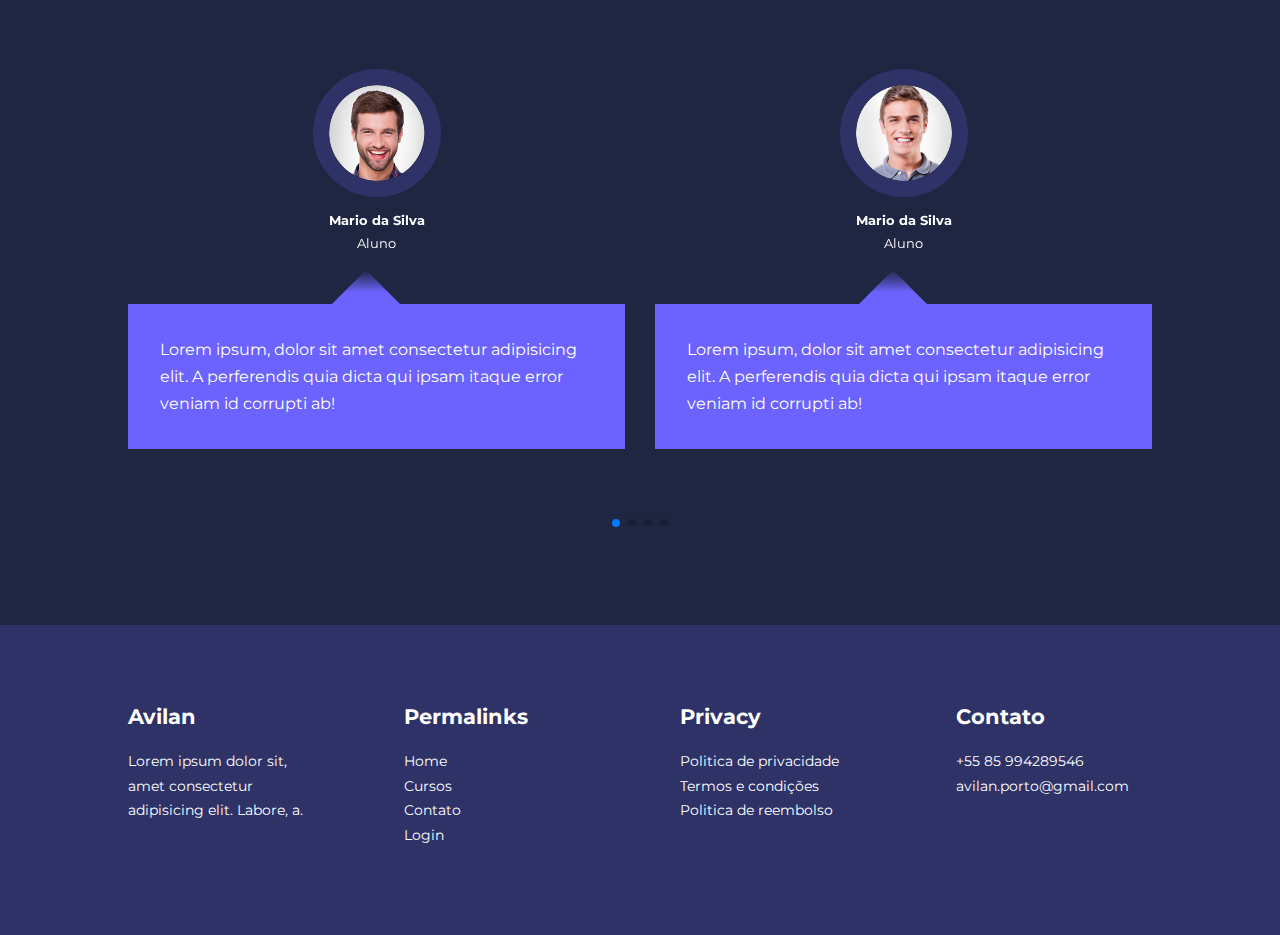
==== commit c0c75dd6: "Add files via upload" ====
--- a/index.html
+++ b/index.html
@@ -55,7 +55,7 @@
     <section class="categories">
         <div class="container categories--container">
             <div class="categories--left">
-                <h1>Categories</h1>
+                <h1>Categorias</h1>
                 <p>
                     Lorem ipsum dolor sit amet consectetur adipisicing elit. Officia perspiciatis error totam eius aliquam voluptatem possimus eum sed obcaecati animi.
                 </p>
@@ -66,42 +66,42 @@
                     <span class="category--icon">
                         <a href=""><img src="assets/images/book.png"></a>
                     </span>
-                    <h5>Blockchian</h5>
-                    <p>Lorem ipsum dolor sit, amet consectetur adipisicing elit. Magnam?</p>
-                </article>
-                <article class="category">
-                    <span class="category--icon">
-                        <a href=""><img src="assets/images/book.png"></a>
-                    </span>
-                    <h5>Blockchian</h5>
-                    <p>Lorem ipsum dolor sit, amet consectetur adipisicing elit. Magnam?</p>
-                </article>
-                <article class="category">
-                    <span class="category--icon">
-                        <a href=""><img src="assets/images/book.png"></a>
-                    </span>
-                    <h5>Blockchian</h5>
-                    <p>Lorem ipsum dolor sit, amet consectetur adipisicing elit. Magnam?</p>
-                </article>
-                <article class="category">
-                    <span class="category--icon">
-                        <a href=""><img src="assets/images/book.png"></a>
-                    </span>
-                    <h5>Blockchian</h5>
-                    <p>Lorem ipsum dolor sit, amet consectetur adipisicing elit. Magnam?</p>
-                </article>
-                <article class="category">
-                    <span class="category--icon">
-                        <a href=""><img src="assets/images/book.png"></a>
-                    </span>
-                    <h5>Blockchian</h5>
-                    <p>Lorem ipsum dolor sit, amet consectetur adipisicing elit. Magnam?</p>
-                </article>
-                <article class="category">
-                    <span class="category--icon">
-                        <a href=""><img src="assets/images/book.png"></a>
-                    </span>
-                    <h5>Blockchian</h5>
+                    <h5>Prep p/ certificação</h5>
+                    <p>Lorem ipsum dolor sit, amet consectetur adipisicing elit. Magnam?</p>
+                </article>
+                <article class="category">
+                    <span class="category--icon">
+                        <a href=""><img src="assets/images/book.png"></a>
+                    </span>
+                    <h5>Tradução</h5>
+                    <p>Lorem ipsum dolor sit, amet consectetur adipisicing elit. Magnam?</p>
+                </article>
+                <article class="category">
+                    <span class="category--icon">
+                        <a href=""><img src="assets/images/book.png"></a>
+                    </span>
+                    <h5>Aula Kids</h5>
+                    <p>Lorem ipsum dolor sit, amet consectetur adipisicing elit. Magnam?</p>
+                </article>
+                <article class="category">
+                    <span class="category--icon">
+                        <a href=""><img src="assets/images/book.png"></a>
+                    </span>
+                    <h5>Inglês Instrumental</h5>
+                    <p>Lorem ipsum dolor sit, amet consectetur adipisicing elit. Magnam?</p>
+                </article>
+                <article class="category">
+                    <span class="category--icon">
+                        <a href=""><img src="assets/images/book.png"></a>
+                    </span>
+                    <h5>Mentoria</h5>
+                    <p>Lorem ipsum dolor sit, amet consectetur adipisicing elit. Magnam?</p>
+                </article>
+                <article class="category">
+                    <span class="category--icon">
+                        <a href=""><img src="assets/images/book.png"></a>
+                    </span>
+                    <h5>ENEM</h5>
                     <p>Lorem ipsum dolor sit, amet consectetur adipisicing elit. Magnam?</p>
                 </article>
             </div>    
